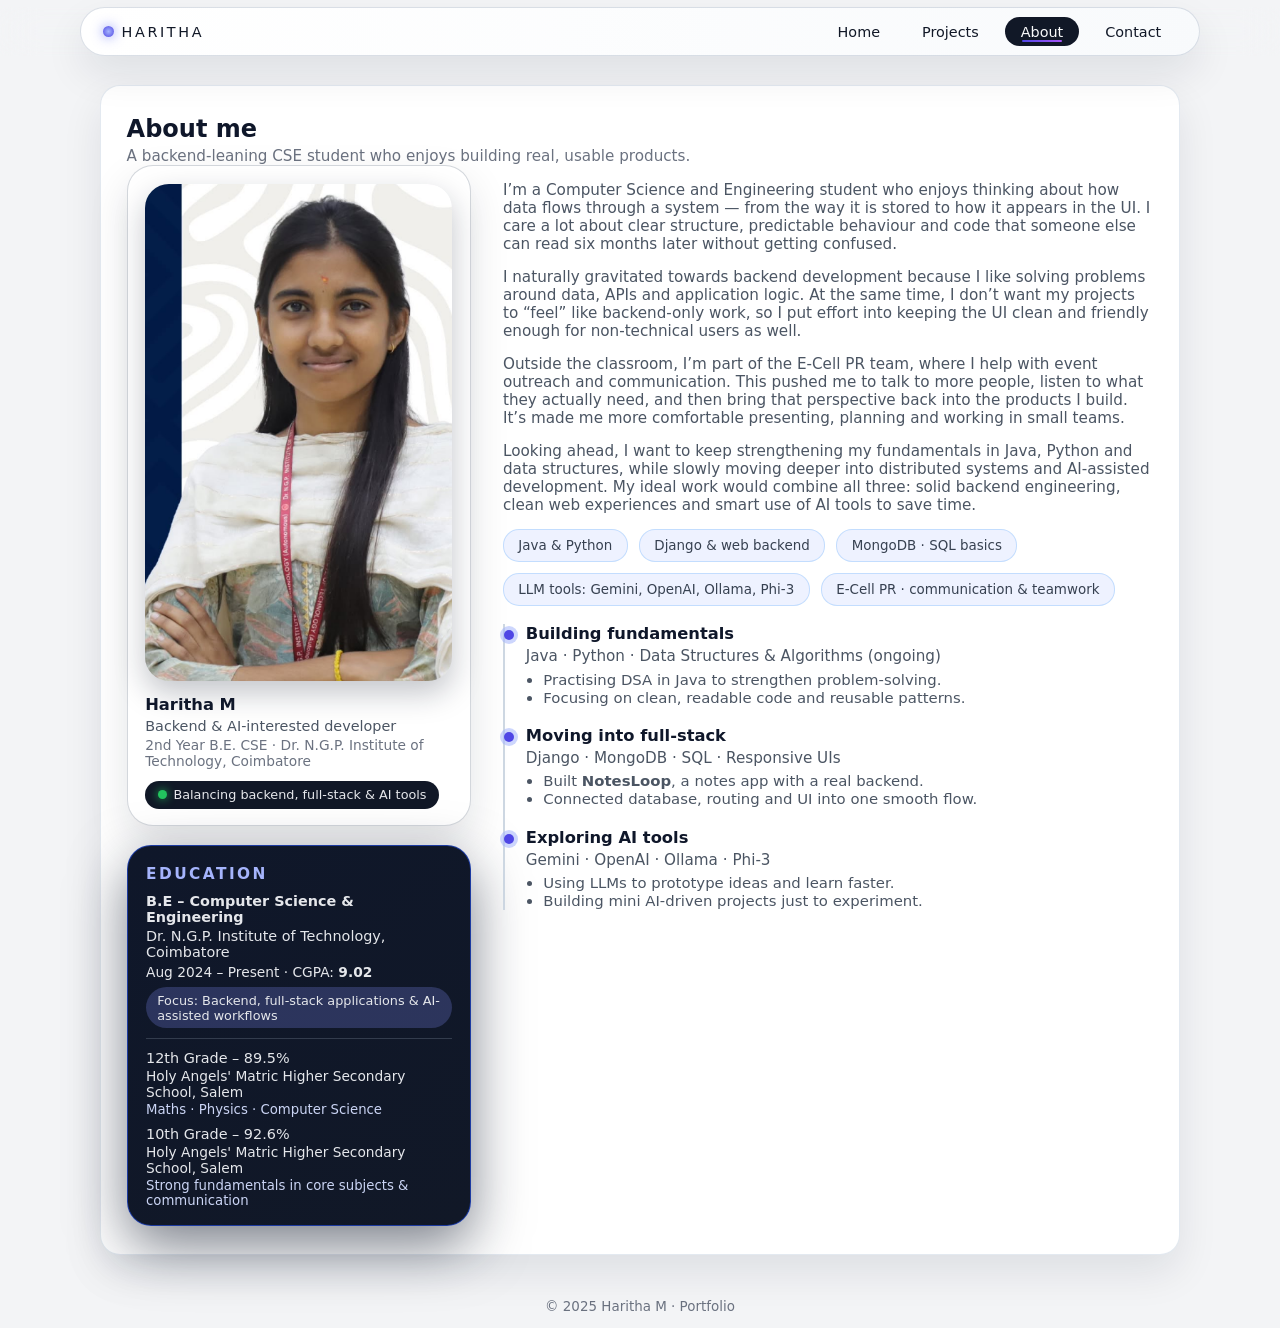
==== about.html @ 45c18f1d "first commit" ====
<!DOCTYPE html>
<html lang="en">
<head>
  <meta charset="UTF-8" />
  <title>About – Haritha M</title>
  <meta name="viewport" content="width=device-width, initial-scale=1" />
  <link rel="stylesheet" href="styles.css" />
</head>
<body data-page="about">
  <header class="navbar">
    <div class="nav-inner">
      <a href="index.html" class="nav-logo">
        <span class="logo-dot"></span>
        <span class="logo-text">HARITHA</span>
      </a>
      <nav class="nav-links">
        <a href="index.html" class="nav-link">Home</a>
        <a href="projects.html" class="nav-link">Projects</a>
        <a href="about.html" class="nav-link active">About</a>
        <a href="contact.html" class="nav-link">Contact</a>
      </nav>
    </div>
  </header>

  <main>
    <section class="section reveal">
      <header class="section-header">
        <h2>About me</h2>
        <p>A backend-leaning CSE student who enjoys building real, usable products.</p>
      </header>

      <div class="about-layout">
        <!-- Left: photo + education -->
        <div class="about-left">
          <!-- Photo card -->
          <div class="about-photo-card">
            <div class="about-photo-frame">
              <img src="haritha-profile.png" alt="Haritha M" />
            </div>
            <div class="about-photo-meta">
              <p class="about-name">Haritha M</p>
              <p class="about-role">Backend &amp; AI-interested developer</p>
              <p class="about-college">
                2nd Year B.E. CSE · Dr. N.G.P. Institute of Technology, Coimbatore
              </p>
            </div>
            <div class="about-chip">
              <span class="status-dot"></span>
              <span>Balancing backend, full-stack &amp; AI tools</span>
            </div>
          </div>

          <!-- Education card -->
          <div class="edu-card">
            <h3>Education</h3>

            <div class="edu-main">
              <p class="edu-degree">
                B.E – Computer Science &amp; Engineering
              </p>
              <p class="edu-college">
                Dr. N.G.P. Institute of Technology, Coimbatore
              </p>
              <p class="edu-meta">
                Aug 2024 – Present · CGPA: <strong>9.02</strong>
              </p>
              <span class="edu-pill">
                Focus: Backend, full-stack applications &amp; AI-assisted workflows
              </span>
            </div>

            <hr />

            <div class="edu-history">
              <div class="edu-item">
                <p class="level">12th Grade – 89.5%</p>
                <p class="school">Holy Angels' Matric Higher Secondary School, Salem</p>
                <p class="detail">Maths · Physics · Computer Science</p>
              </div>
              <div class="edu-item">
                <p class="level">10th Grade – 92.6%</p>
                <p class="school">Holy Angels' Matric Higher Secondary School, Salem</p>
                <p class="detail">Strong fundamentals in core subjects &amp; communication</p>
              </div>
            </div>
          </div>
        </div>

        <!-- Right: story and timeline -->
        <div class="about-right">
          <p>
            I’m a Computer Science and Engineering student who enjoys thinking about how data
            flows through a system — from the way it is stored to how it appears in the UI.
            I care a lot about clear structure, predictable behaviour and code that someone else
            can read six months later without getting confused.
          </p>

          <p>
            I naturally gravitated towards backend development because I like solving problems
            around data, APIs and application logic. At the same time, I don’t want my projects
            to “feel” like backend-only work, so I put effort into keeping the UI clean and
            friendly enough for non-technical users as well.
          </p>

          <p>
            Outside the classroom, I’m part of the E-Cell PR team, where I help with event
            outreach and communication. This pushed me to talk to more people, listen to what
            they actually need, and then bring that perspective back into the products I build.
            It’s made me more comfortable presenting, planning and working in small teams.
          </p>

          <p>
            Looking ahead, I want to keep strengthening my fundamentals in Java, Python and
            data structures, while slowly moving deeper into distributed systems and
            AI-assisted development. My ideal work would combine all three: solid backend
            engineering, clean web experiences and smart use of AI tools to save time.
          </p>

          <div class="about-summary">
            <span class="about-summary-item">Java &amp; Python</span>
            <span class="about-summary-item">Django &amp; web backend</span>
            <span class="about-summary-item">MongoDB · SQL basics</span>
            <span class="about-summary-item">LLM tools: Gemini, OpenAI, Ollama, Phi-3</span>
            <span class="about-summary-item">E-Cell PR · communication &amp; teamwork</span>
          </div>

          <div class="timeline">
            <div class="timeline-item">
              <div class="timeline-dot"></div>
              <div class="timeline-content">
                <h3>Building fundamentals</h3>
                <p class="timeline-meta">
                  Java · Python · Data Structures &amp; Algorithms (ongoing)
                </p>
                <ul>
                  <li>Practising DSA in Java to strengthen problem-solving.</li>
                  <li>Focusing on clean, readable code and reusable patterns.</li>
                </ul>
              </div>
            </div>

            <div class="timeline-item">
              <div class="timeline-dot"></div>
              <div class="timeline-content">
                <h3>Moving into full-stack</h3>
                <p class="timeline-meta">
                  Django · MongoDB · SQL · Responsive UIs
                </p>
                <ul>
                  <li>Built <strong>NotesLoop</strong>, a notes app with a real backend.</li>
                  <li>Connected database, routing and UI into one smooth flow.</li>
                </ul>
              </div>
            </div>

            <div class="timeline-item">
              <div class="timeline-dot"></div>
              <div class="timeline-content">
                <h3>Exploring AI tools</h3>
                <p class="timeline-meta">
                  Gemini · OpenAI · Ollama · Phi-3
                </p>
                <ul>
                  <li>Using LLMs to prototype ideas and learn faster.</li>
                  <li>Building mini AI-driven projects just to experiment.</li>
                </ul>
              </div>
            </div>
          </div>

        </div>
      </div>
    </section>
  </main>

  <footer class="footer">
    <p>© 2025 Haritha M · Portfolio</p>
  </footer>

  <script src="script.js" defer></script>
</body>
</html>
---- styles.css ----
:root {
  --bg-page: #f3f4f6;
  --bg-card: #ffffff;
  --bg-soft: #f9fafb;

  --accent: #4f46e5;
  --accent-soft: rgba(79, 70, 229, 0.12);

  --text-main: #0f172a;
  --text-soft: #4b5563;
  --text-muted: #6b7280;

  --border-soft: rgba(148, 163, 184, 0.35);

  --radius-lg: 20px;
  --radius-xl: 26px;
  --radius-pill: 999px;

  --shadow-soft: 0 18px 40px rgba(15, 23, 42, 0.09);

  --font-main: system-ui, -apple-system, BlinkMacSystemFont, "SF Pro Text",
    "Inter", sans-serif;
}

/* Reset & base */

*,
*::before,
*::after {
  box-sizing: border-box;
}

html,
body {
  margin: 0;
  padding: 0;
  min-height: 100%;
  font-family: var(--font-main);
  background: var(--bg-page);
  color: var(--text-main);
  -webkit-font-smoothing: antialiased;
}

/* Fade-in */

body {
  opacity: 0;
  transform: translateY(6px);
  transition: opacity 0.6s ease-out, transform 0.6s ease-out;
}
body.loaded {
  opacity: 1;
  transform: translateY(0);
}

/* Navbar */

.navbar {
  position: sticky;
  top: 0;
  z-index: 40;
  backdrop-filter: blur(18px);
  -webkit-backdrop-filter: blur(18px);
}

.nav-inner {
  max-width: 1120px;
  margin: 0.45rem auto 0;
  padding: 0.55rem 1.4rem;
  border-radius: var(--radius-pill);
  background: linear-gradient(
    90deg,
    rgba(255, 255, 255, 0.98),
    rgba(248, 250, 252, 0.98)
  );
  border: 1px solid var(--border-soft);
  box-shadow: var(--shadow-soft);
  display: flex;
  align-items: center;
  justify-content: space-between;
}

.nav-logo {
  display: flex;
  align-items: center;
  gap: 0.45rem;
  text-decoration: none;
}

.logo-dot {
  width: 11px;
  height: 11px;
  border-radius: 999px;
  background: radial-gradient(circle, #a5b4fc, #4f46e5);
  box-shadow: 0 0 12px rgba(129, 140, 248, 0.9);
}
.logo-text {
  font-size: 0.9rem;
  letter-spacing: 0.18em;
  text-transform: uppercase;
  color: #111827;
}

.nav-links {
  display: flex;
  gap: 0.7rem;
  font-size: 0.9rem;
}

.nav-link {
  position: relative;
  text-decoration: none;
  padding: 0.35rem 0.9rem;
  border-radius: var(--radius-pill);
  color: #111827;
  border: 1px solid transparent;
  transition: background 0.22s ease-out, border-color 0.22s ease-out,
    color 0.22s ease-out;
}

.nav-link::after {
  content: "";
  position: absolute;
  left: 22%;
  right: 22%;
  bottom: 3px;
  height: 2px;
  border-radius: 999px;
  background: linear-gradient(to right, #4f46e5, #a855f7);
  opacity: 0;
  transform: scaleX(0.25);
  transform-origin: center;
  transition: opacity 0.16s ease-out, transform 0.16s ease-out;
}

.nav-link:hover {
  background: rgba(249, 250, 251, 0.9);
  border-color: rgba(148, 163, 184, 0.6);
}

.nav-link.active {
  background: #111827;
  color: #f9fafb;
  border-color: rgba(17, 24, 39, 0.9);
}
.nav-link.active::after {
  opacity: 1;
  transform: scaleX(1);
}

/* Layout / sections */

main {
  max-width: 1120px;
  margin: 1.6rem auto 2.8rem;
  padding: 0 1.25rem;
}

.section {
  margin-top: 1.8rem;
  padding: 1.8rem 1.6rem 1.7rem;
  border-radius: var(--radius-lg);
  background: var(--bg-card);
  box-shadow: var(--shadow-soft);
  border: 1px solid rgba(226, 232, 240, 0.95);
}

.section-header h2 {
  margin: 0 0 0.3rem;
  font-size: 1.5rem;
}
.section-header p {
  margin: 0;
  color: var(--text-muted);
  font-size: 0.95rem;
}

/* Hero */

.hero {
  background: radial-gradient(circle at top left, #e0f2fe 0, #eef2ff 50%, #f9fafb 100%);
  border: 1px solid rgba(191, 219, 254, 0.9);
}

.hero-inner {
  display: grid;
  grid-template-columns: minmax(0, 1.6fr) minmax(260px, 0.95fr);
  gap: 2.1rem;
  align-items: center;
}

.hero-eyebrow {
  text-transform: uppercase;
  font-size: 0.78rem;
  letter-spacing: 0.16em;
  color: #2563eb;
  margin: 0 0 0.6rem;
}

.hero-title {
  margin: 0;
  font-size: 2.2rem;
}
.hero-title span {
  background: linear-gradient(120deg, #4f46e5, #ec4899);
  -webkit-background-clip: text;
  color: transparent;
}

.hero-subtitle {
  margin: 0.7rem 0 0.4rem;
  font-size: 1.02rem;
  color: var(--text-soft);
}
.hero-body {
  margin: 0 0 1.1rem;
  font-size: 0.96rem;
  color: var(--text-muted);
  line-height: 1.7;
}

.hero-actions {
  display: flex;
  flex-wrap: wrap;
  gap: 0.8rem;
  margin-bottom: 1.1rem;
}

.hero-meta {
  display: flex;
  flex-wrap: wrap;
  gap: 0.7rem;
  font-size: 0.83rem;
}
.hero-meta span {
  padding: 0.3rem 0.9rem;
  border-radius: var(--radius-pill);
  background: rgba(255, 255, 255, 0.9);
  border: 1px solid rgba(209, 213, 219, 0.95);
}

/* Buttons */

.btn {
  border-radius: var(--radius-pill);
  padding: 0.6rem 1.3rem;
  font-size: 0.9rem;
  border: 1px solid rgba(148, 163, 184, 0.8);
  background: transparent;
  color: inherit;
  text-decoration: none;
  display: inline-flex;
  align-items: center;
  justify-content: center;
  cursor: pointer;
  transition: background 0.22s ease-out, border-color 0.22s ease-out,
    transform 0.22s ease-out, box-shadow 0.22s ease-out;
}
.btn.full {
  width: 100%;
}

.btn.primary {
  background: radial-gradient(circle at top left, #818cf8, #4f46e5);
  border-color: transparent;
  color: #f9fafb;
  box-shadow: 0 12px 30px rgba(79, 70, 229, 0.85);
}
.btn.primary:hover {
  transform: translateY(-1px);
  box-shadow: 0 16px 42px rgba(79, 70, 229, 1);
}
.btn.ghost {
  background: rgba(255, 255, 255, 0.7);
}
.btn.ghost:hover {
  background: #111827;
  color: #f9fafb;
}

/* Hero side card */

.hero-card {
  border-radius: var(--radius-xl);
  padding: 1.3rem 1.3rem 1.2rem;
  background: #ffffff;
  border: 1px solid rgba(209, 213, 219, 0.95);
  box-shadow: 0 22px 55px rgba(15, 23, 42, 0.18);
  color: #0f172a;
}

.avatar {
  width: 150px;
  height: 190px;
  border-radius: 30px;
  overflow: hidden;
  background: #e5e7eb;
  display: flex;
  align-items: center;
  justify-content: center;
  margin-bottom: 1rem;
  box-shadow: 0 18px 40px rgba(15, 23, 42, 0.25);
}
.avatar img {
  width: 100%;
  height: 100%;
  object-fit: cover;
}

.hero-info {
  margin-bottom: 0.8rem;
}
.hero-name {
  margin: 0;
  font-weight: 600;
}
.hero-role {
  margin: 0.2rem 0 0;
  font-size: 0.9rem;
  color: #4b5563;
}
.hero-location {
  margin: 0.18rem 0 0;
  font-size: 0.86rem;
  color: #6b7280;
}

.hero-links {
  display: flex;
  flex-wrap: wrap;
  gap: 0.4rem;
  margin-bottom: 0.9rem;
}
.hero-links a {
  font-size: 0.82rem;
  padding: 0.25rem 0.8rem;
  border-radius: var(--radius-pill);
  border: 1px solid rgba(148, 163, 184, 0.85);
  text-decoration: none;
  color: #111827;
  background: #f9fafb;
}
.hero-links a:hover {
  border-color: #4f46e5;
  background: #eef2ff;
}

.hero-tag {
  display: inline-flex;
  align-items: center;
  gap: 0.4rem;
  font-size: 0.8rem;
  padding: 0.4rem 0.8rem;
  border-radius: 999px;
  background: #111827;
  color: #e5e7eb;
}
.status-dot {
  width: 9px;
  height: 9px;
  border-radius: 999px;
  background: #22c55e;
  box-shadow: 0 0 10px rgba(34, 197, 94, 0.9);
}

/* Cards & grid */

.grid {
  display: grid;
  grid-template-columns: repeat(auto-fit, minmax(260px, 1fr));
  gap: 1.4rem;
  margin-top: 1.3rem;
}

.card {
  border-radius: var(--radius-lg);
  padding: 1.3rem 1.2rem;
  background: var(--bg-soft);
  border: 1px solid rgba(209, 213, 219, 0.95);
  box-shadow: var(--shadow-soft);
}

.card p {
  font-size: 0.94rem;
  color: var(--text-soft);
  margin-top: 0.15rem;
  line-height: 1.7;
}

.pill-row {
  display: flex;
  flex-wrap: wrap;
  gap: 0.4rem;
  margin-top: 0.8rem;
}
.pill-row span {
  font-size: 0.8rem;
  padding: 0.3rem 0.75rem;
  border-radius: var(--radius-pill);
  border: 1px solid rgba(209, 213, 219, 0.95);
  background: #f9fafb;
  color: #4b5563;
}

/* Focus cards on home */

.focus-grid {
  gap: 1.8rem;
}

.focus-card {
  display: grid;
  grid-template-rows: auto 1fr auto; /* title | text | chips */
  align-items: start;
  min-height: 250px;
  padding: 1.6rem 1.5rem 1.7rem;
  border-radius: 24px;
  background: #ffffff;
  box-shadow: 0 20px 50px rgba(15, 23, 42, 0.09);
}

.focus-body h3 {
  margin: 0 0 0.75rem;
}
.focus-body p {
  margin: 0;
  color: var(--text-soft);
}

.focus-card .pill-row {
  margin-top: 0.9rem;
}

.focus-card:hover {
  transform: translateY(-3px);
  transition: 0.22s ease;
  box-shadow: 0 26px 55px rgba(15, 23, 42, 0.12);
}

/* Projects page */

.project-card {
  margin-top: 1.4rem;
}

.project-header {
  display: flex;
  justify-content: space-between;
  gap: 1rem;
  align-items: flex-start;
  margin-bottom: 0.8rem;
}
.project-header h3 {
  margin: 0 0 0.2rem;
}
.project-subtitle {
  margin: 0;
  color: var(--text-muted);
  font-size: 0.93rem;
}

.card-link {
  font-size: 0.85rem;
  padding: 0.3rem 0.85rem;
  border-radius: var(--radius-pill);
  border: 1px solid rgba(148, 163, 184, 0.9);
  text-decoration: none;
  color: var(--accent);
  background: #eef2ff;
}
.card-link:hover {
  background: #e0e7ff;
}

.project-grid {
  display: grid;
  grid-template-columns: repeat(auto-fit, minmax(230px, 1fr));
  gap: 1.1rem;
  margin-top: 0.8rem;
}
.project-grid h4 {
  margin: 0 0 0.3rem;
  font-size: 0.95rem;
}
.project-grid ul {
  margin: 0;
  padding-left: 1.1rem;
  font-size: 0.92rem;
  color: var(--text-soft);
}

/* About page layout */

.about-layout {
  display: grid;
  grid-template-columns: minmax(0, 0.9fr) minmax(0, 1.7fr);
  gap: 2rem;
  align-items: flex-start;
}

.about-left {
  display: flex;
  flex-direction: column;
  gap: 1.2rem;
}

/* Photo card */

.about-photo-card {
  border-radius: 26px;
  padding: 1.1rem 1.1rem 1rem;
  background: #ffffff;
  border: 1px solid rgba(209, 213, 219, 0.95);
  box-shadow: 0 16px 40px rgba(15, 23, 42, 0.12);
  color: #0f172a;
}
.about-photo-frame {
  border-radius: 24px;
  overflow: hidden;
  background: #e5e7eb;
  box-shadow: 0 12px 30px rgba(15, 23, 42, 0.25);
}
.about-photo-frame img {
  width: 100%;
  height: 100%;
  object-fit: cover;
  display: block;
}

.about-photo-meta {
  margin-top: 0.9rem;
}
.about-name {
  margin: 0;
  font-weight: 600;
  font-size: 1.02rem;
}
.about-role {
  margin: 0.25rem 0 0;
  font-size: 0.9rem;
  color: #4b5563;
}
.about-college {
  margin: 0.18rem 0 0;
  font-size: 0.86rem;
  color: #6b7280;
}

.about-chip {
  margin-top: 0.75rem;
  display: inline-flex;
  align-items: center;
  gap: 0.4rem;
  padding: 0.4rem 0.8rem;
  border-radius: 999px;
  background: #111827;
  font-size: 0.8rem;
  color: #e5e7eb;
}

/* Education card */

.edu-card {
  border-radius: 24px;
  padding: 1.2rem 1.15rem 1.1rem;
  background: linear-gradient(145deg, #0f172a, #111827);
  border: 1px solid rgba(30, 64, 175, 0.9);
  box-shadow: 0 20px 55px rgba(15, 23, 42, 0.55);
  font-size: 0.9rem;
  color: #e5e7eb;
}

.edu-card h3 {
  margin: 0 0 0.6rem;
  font-size: 0.96rem;
  letter-spacing: 0.16em;
  text-transform: uppercase;
  color: #a5b4fc;
}

.edu-main {
  margin-bottom: 0.6rem;
}
.edu-degree {
  margin: 0;
  font-weight: 600;
}
.edu-college {
  margin: 0.2rem 0 0;
}
.edu-meta {
  margin: 0.25rem 0 0;
  font-size: 0.86rem;
}
.edu-pill {
  margin-top: 0.45rem;
  padding: 0.35rem 0.7rem;
  border-radius: 999px;
  background: rgba(129, 140, 248, 0.25);
  font-size: 0.8rem;
  display: inline-block;
}

.edu-card hr {
  border: none;
  border-top: 1px solid rgba(55, 65, 81, 0.9);
  margin: 0.6rem 0 0.7rem;
}

.edu-history {
  display: flex;
  flex-direction: column;
  gap: 0.55rem;
}
.edu-item .level {
  margin: 0;
  font-weight: 500;
}
.edu-item .school {
  margin: 0.15rem 0 0;
  font-size: 0.86rem;
}
.edu-item .detail {
  margin: 0.1rem 0 0;
  font-size: 0.83rem;
  color: #cbd5f5;
}

/* About right text */

.about-right p {
  font-size: 0.95rem;
  color: var(--text-soft);
}

.about-summary {
  display: flex;
  flex-wrap: wrap;
  gap: 0.7rem;
  margin: 0.9rem 0 1.1rem;
}
.about-summary-item {
  padding: 0.5rem 0.9rem;
  border-radius: 16px;
  background: #eef2ff;
  border: 1px solid rgba(191, 219, 254, 0.9);
  font-size: 0.84rem;
  color: #374151;
}

/* Timeline */

.timeline {
  margin-top: 1.1rem;
  border-left: 2px solid rgba(203, 213, 225, 0.95);
  padding-left: 1.3rem;
  display: flex;
  flex-direction: column;
  gap: 1.2rem;
}
.timeline-item {
  position: relative;
}
.timeline-dot {
  position: absolute;
  left: -1.35rem;
  top: 0.4rem;
  width: 10px;
  height: 10px;
  border-radius: 999px;
  background: #4f46e5;
  box-shadow: 0 0 0 4px rgba(165, 180, 252, 0.55);
}
.timeline-content h3 {
  margin: 0 0 0.25rem;
  font-size: 1.02rem;
}
.timeline-meta {
  margin: 0 0 0.35rem;
  font-size: 0.88rem;
  color: var(--text-muted);
}
.timeline-content ul {
  margin: 0;
  padding-left: 1.1rem;
  font-size: 0.93rem;
  color: var(--text-soft);
}

/* Contact */

.contact-layout {
  margin-top: 1.3rem;
  display: grid;
  grid-template-columns: minmax(0, 1.4fr) minmax(0, 1fr);
  gap: 1.3rem;
  border-radius: var(--radius-lg);
  padding: 1.4rem 1.3rem;
  background: linear-gradient(
    135deg,
    rgba(255, 255, 255, 0.98),
    rgba(241, 245, 249, 0.98)
  );
  border: 1px solid rgba(209, 213, 219, 0.95);
  box-shadow: 0 16px 36px rgba(15, 23, 42, 0.08);
}

.contact-label {
  margin-top: 0.8rem;
  margin-bottom: 0.1rem;
  font-size: 0.8rem;
  text-transform: uppercase;
  letter-spacing: 0.14em;
  color: #6d28d9;
}
.contact-details p {
  margin: 0.1rem 0;
  font-size: 0.94rem;
  color: var(--text-soft);
}
.contact-details a {
  color: var(--accent);
  text-decoration: none;
}
.contact-details a:hover {
  text-decoration: underline;
}

.contact-form-wrapper {
  font-size: 0.94rem;
}
.contact-text {
  margin-top: 0;
  margin-bottom: 0.7rem;
  color: var(--text-soft);
}

.form-group {
  display: flex;
  flex-direction: column;
  gap: 0.25rem;
  margin-bottom: 0.7rem;
}
.form-group label {
  font-size: 0.86rem;
  color: var(--text-main);
}
input,
textarea {
  border-radius: 12px;
  border: 1px solid rgba(209, 213, 219, 0.95);
  padding: 0.6rem 0.75rem;
  background: #f9fafb;
  font-family: inherit;
  font-size: 0.9rem;
  color: var(--text-main);
  outline: none;
  transition: border-color 0.16s ease-out, box-shadow 0.16s ease-out,
    background 0.16s ease-out, transform 0.16s ease-out;
}
input:focus,
textarea:focus {
  border-color: var(--accent);
  box-shadow: 0 0 0 1px var(--accent-soft);
  background: #ffffff;
  transform: translateY(-1px);
}
.form-status-note {
  margin-top: 0.5rem;
  font-size: 0.82rem;
  color: var(--text-muted);
}

/* Footer */

.footer {
  margin-top: 1.7rem;
  font-size: 0.84rem;
  color: var(--text-muted);
  text-align: center;
}

/* Reveal */

.reveal {
  opacity: 0;
  transform: translateY(18px);
  transition: opacity 0.7s ease-out, transform 0.7s ease-out;
}
.reveal.visible {
  opacity: 1;
  transform: translateY(0);
}

/* Responsive */

@media (max-width: 900px) {
  .hero-inner {
    grid-template-columns: 1fr;
  }
  .hero-card {
    order: -1;
  }
  .about-layout {
    grid-template-columns: 1fr;
  }
}

@media (max-width: 700px) {
  .nav-inner {
    flex-direction: column;
    align-items: flex-start;
    gap: 0.4rem;
  }
}

@media (max-width: 640px) {
  main {
    padding-inline: 1rem;
  }
  .section {
    padding-inline: 1.2rem;
  }
  .hero-inner {
    gap: 1.4rem;
  }
  .nav-links {
    flex-wrap: wrap;
    gap: 0.4rem;
  }
  .nav-link {
    padding: 0.24rem 0.7rem;
  }
  .contact-layout {
    grid-template-columns: 1fr;
  }
  .about-left {
    align-items: center;
  }
  .about-photo-card,
  .edu-card {
    width: 100%;
  }
}
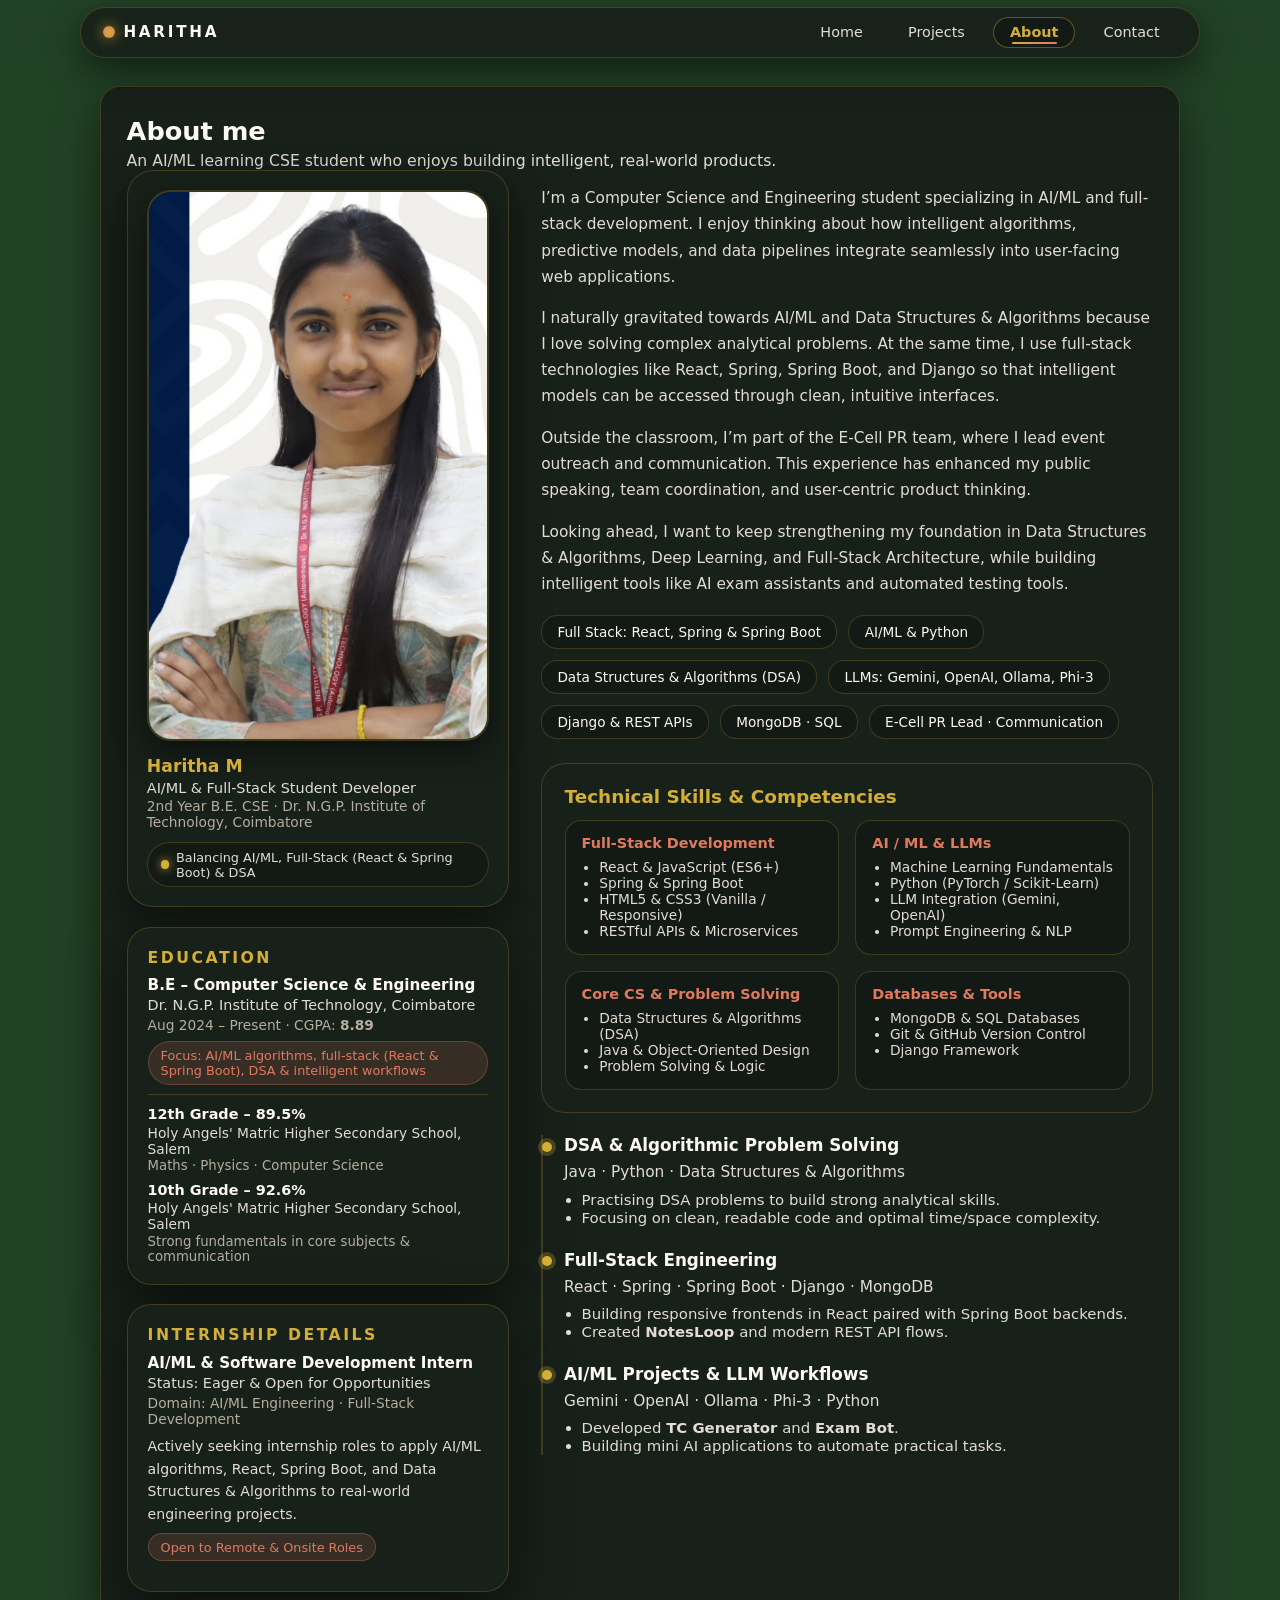
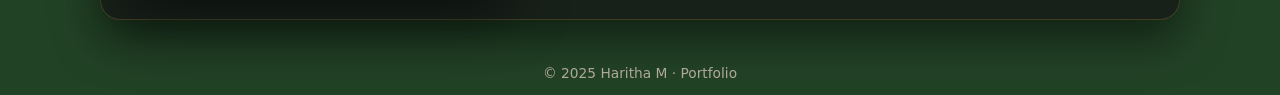
==== commit 007b0ea1: "Added new styles and projects" ====
--- a/about.html
+++ b/about.html
@@ -26,11 +26,11 @@
     <section class="section reveal">
       <header class="section-header">
         <h2>About me</h2>
-        <p>A backend-leaning CSE student who enjoys building real, usable products.</p>
+        <p>An AI/ML learning CSE student who enjoys building intelligent, real-world products.</p>
       </header>
 
       <div class="about-layout">
-        <!-- Left: photo + education -->
+        <!-- Left: photo + education + internship -->
         <div class="about-left">
           <!-- Photo card -->
           <div class="about-photo-card">
@@ -39,14 +39,14 @@
             </div>
             <div class="about-photo-meta">
               <p class="about-name">Haritha M</p>
-              <p class="about-role">Backend &amp; AI-interested developer</p>
+              <p class="about-role">AI/ML &amp; Full-Stack Student Developer</p>
               <p class="about-college">
                 2nd Year B.E. CSE · Dr. N.G.P. Institute of Technology, Coimbatore
               </p>
             </div>
             <div class="about-chip">
               <span class="status-dot"></span>
-              <span>Balancing backend, full-stack &amp; AI tools</span>
+              <span>Balancing AI/ML, Full-Stack (React &amp; Spring Boot) &amp; DSA</span>
             </div>
           </div>
 
@@ -62,10 +62,10 @@
                 Dr. N.G.P. Institute of Technology, Coimbatore
               </p>
               <p class="edu-meta">
-                Aug 2024 – Present · CGPA: <strong>9.02</strong>
+                Aug 2024 – Present · CGPA: <strong>8.89</strong>
               </p>
               <span class="edu-pill">
-                Focus: Backend, full-stack applications &amp; AI-assisted workflows
+                Focus: AI/ML algorithms, full-stack (React &amp; Spring Boot), DSA &amp; intelligent workflows
               </span>
             </div>
 
@@ -84,57 +84,121 @@
               </div>
             </div>
           </div>
+
+          <!-- Internship Details card -->
+          <div class="intern-card">
+            <h3>Internship Details</h3>
+
+            <div class="intern-main">
+              <p class="intern-role">
+                AI/ML &amp; Software Development Intern
+              </p>
+              <p class="intern-org">
+                Status: Eager &amp; Open for Opportunities
+              </p>
+              <p class="intern-meta">
+                Domain: AI/ML Engineering · Full-Stack Development
+              </p>
+              <p style="margin: 0.5rem 0 0; font-size: 0.88rem; color: var(--text-soft); line-height: 1.6;">
+                Actively seeking internship roles to apply AI/ML algorithms, React, Spring Boot,
+                and Data Structures &amp; Algorithms to real-world engineering projects.
+              </p>
+              <span class="intern-pill">
+                Open to Remote &amp; Onsite Roles
+              </span>
+            </div>
+          </div>
         </div>
 
-        <!-- Right: story and timeline -->
+        <!-- Right: story, skills, and timeline -->
         <div class="about-right">
           <p>
-            I’m a Computer Science and Engineering student who enjoys thinking about how data
-            flows through a system — from the way it is stored to how it appears in the UI.
-            I care a lot about clear structure, predictable behaviour and code that someone else
-            can read six months later without getting confused.
-          </p>
-
-          <p>
-            I naturally gravitated towards backend development because I like solving problems
-            around data, APIs and application logic. At the same time, I don’t want my projects
-            to “feel” like backend-only work, so I put effort into keeping the UI clean and
-            friendly enough for non-technical users as well.
-          </p>
-
-          <p>
-            Outside the classroom, I’m part of the E-Cell PR team, where I help with event
-            outreach and communication. This pushed me to talk to more people, listen to what
-            they actually need, and then bring that perspective back into the products I build.
-            It’s made me more comfortable presenting, planning and working in small teams.
-          </p>
-
-          <p>
-            Looking ahead, I want to keep strengthening my fundamentals in Java, Python and
-            data structures, while slowly moving deeper into distributed systems and
-            AI-assisted development. My ideal work would combine all three: solid backend
-            engineering, clean web experiences and smart use of AI tools to save time.
+            I’m a Computer Science and Engineering student specializing in AI/ML and full-stack development.
+            I enjoy thinking about how intelligent algorithms, predictive models, and data pipelines integrate
+            seamlessly into user-facing web applications.
+          </p>
+
+          <p>
+            I naturally gravitated towards AI/ML and Data Structures &amp; Algorithms because I love solving complex
+            analytical problems. At the same time, I use full-stack technologies like React, Spring, Spring Boot, and
+            Django so that intelligent models can be accessed through clean, intuitive interfaces.
+          </p>
+
+          <p>
+            Outside the classroom, I’m part of the E-Cell PR team, where I lead event outreach and communication.
+            This experience has enhanced my public speaking, team coordination, and user-centric product thinking.
+          </p>
+
+          <p>
+            Looking ahead, I want to keep strengthening my foundation in Data Structures &amp; Algorithms, Deep Learning,
+            and Full-Stack Architecture, while building intelligent tools like AI exam assistants and automated testing tools.
           </p>
 
           <div class="about-summary">
-            <span class="about-summary-item">Java &amp; Python</span>
-            <span class="about-summary-item">Django &amp; web backend</span>
-            <span class="about-summary-item">MongoDB · SQL basics</span>
-            <span class="about-summary-item">LLM tools: Gemini, OpenAI, Ollama, Phi-3</span>
-            <span class="about-summary-item">E-Cell PR · communication &amp; teamwork</span>
+            <span class="about-summary-item">Full Stack: React, Spring &amp; Spring Boot</span>
+            <span class="about-summary-item">AI/ML &amp; Python</span>
+            <span class="about-summary-item">Data Structures &amp; Algorithms (DSA)</span>
+            <span class="about-summary-item">LLMs: Gemini, OpenAI, Ollama, Phi-3</span>
+            <span class="about-summary-item">Django &amp; REST APIs</span>
+            <span class="about-summary-item">MongoDB · SQL</span>
+            <span class="about-summary-item">E-Cell PR Lead · Communication</span>
+          </div>
+
+          <!-- Dedicated Skills & Competencies section -->
+          <div class="skills-section">
+            <h3>Technical Skills & Competencies</h3>
+            <div class="skills-grid">
+              <div class="skills-category">
+                <h4>Full-Stack Development</h4>
+                <ul>
+                  <li>React &amp; JavaScript (ES6+)</li>
+                  <li>Spring &amp; Spring Boot</li>
+                  <li>HTML5 &amp; CSS3 (Vanilla / Responsive)</li>
+                  <li>RESTful APIs &amp; Microservices</li>
+                </ul>
+              </div>
+
+              <div class="skills-category">
+                <h4>AI / ML &amp; LLMs</h4>
+                <ul>
+                  <li>Machine Learning Fundamentals</li>
+                  <li>Python (PyTorch / Scikit-Learn)</li>
+                  <li>LLM Integration (Gemini, OpenAI)</li>
+                  <li>Prompt Engineering &amp; NLP</li>
+                </ul>
+              </div>
+
+              <div class="skills-category">
+                <h4>Core CS &amp; Problem Solving</h4>
+                <ul>
+                  <li>Data Structures &amp; Algorithms (DSA)</li>
+                  <li>Java &amp; Object-Oriented Design</li>
+                  <li>Problem Solving &amp; Logic</li>
+                </ul>
+              </div>
+
+              <div class="skills-category">
+                <h4>Databases &amp; Tools</h4>
+                <ul>
+                  <li>MongoDB &amp; SQL Databases</li>
+                  <li>Git &amp; GitHub Version Control</li>
+                  <li>Django Framework</li>
+                </ul>
+              </div>
+            </div>
           </div>
 
           <div class="timeline">
             <div class="timeline-item">
               <div class="timeline-dot"></div>
               <div class="timeline-content">
-                <h3>Building fundamentals</h3>
+                <h3>DSA & Algorithmic Problem Solving</h3>
                 <p class="timeline-meta">
-                  Java · Python · Data Structures &amp; Algorithms (ongoing)
+                  Java · Python · Data Structures &amp; Algorithms
                 </p>
                 <ul>
-                  <li>Practising DSA in Java to strengthen problem-solving.</li>
-                  <li>Focusing on clean, readable code and reusable patterns.</li>
+                  <li>Practising DSA problems to build strong analytical skills.</li>
+                  <li>Focusing on clean, readable code and optimal time/space complexity.</li>
                 </ul>
               </div>
             </div>
@@ -142,13 +206,13 @@
             <div class="timeline-item">
               <div class="timeline-dot"></div>
               <div class="timeline-content">
-                <h3>Moving into full-stack</h3>
+                <h3>Full-Stack Engineering</h3>
                 <p class="timeline-meta">
-                  Django · MongoDB · SQL · Responsive UIs
+                  React · Spring · Spring Boot · Django · MongoDB
                 </p>
                 <ul>
-                  <li>Built <strong>NotesLoop</strong>, a notes app with a real backend.</li>
-                  <li>Connected database, routing and UI into one smooth flow.</li>
+                  <li>Building responsive frontends in React paired with Spring Boot backends.</li>
+                  <li>Created <strong>NotesLoop</strong> and modern REST API flows.</li>
                 </ul>
               </div>
             </div>
@@ -156,13 +220,13 @@
             <div class="timeline-item">
               <div class="timeline-dot"></div>
               <div class="timeline-content">
-                <h3>Exploring AI tools</h3>
+                <h3>AI/ML Projects & LLM Workflows</h3>
                 <p class="timeline-meta">
-                  Gemini · OpenAI · Ollama · Phi-3
+                  Gemini · OpenAI · Ollama · Phi-3 · Python
                 </p>
                 <ul>
-                  <li>Using LLMs to prototype ideas and learn faster.</li>
-                  <li>Building mini AI-driven projects just to experiment.</li>
+                  <li>Developed <strong>TC Generator</strong> and <strong>Exam Bot</strong>.</li>
+                  <li>Building mini AI applications to automate practical tasks.</li>
                 </ul>
               </div>
             </div>
--- a/styles.css
+++ b/styles.css
@@ -1,22 +1,26 @@
 :root {
-  --bg-page: #f3f4f6;
-  --bg-card: #ffffff;
-  --bg-soft: #f9fafb;
-
-  --accent: #4f46e5;
-  --accent-soft: rgba(79, 70, 229, 0.12);
-
-  --text-main: #0f172a;
-  --text-soft: #4b5563;
-  --text-muted: #6b7280;
-
-  --border-soft: rgba(148, 163, 184, 0.35);
+  --bg-page: #224226; /* Forest Veil (Kept unchanged) */
+  --bg-card: #18201a; /* Dark Charcoal for Cards */
+  --bg-soft: #131a15; /* Deeper Dark Charcoal */
+
+  --text-main: #fcf9f2; /* Soft Cream / Off-White */
+  --text-soft: #e2ddd3; /* Soft Cream Secondary */
+  --text-muted: #b5ae9e; /* Muted Cream / Warm Grey */
+
+  --accent-gold: #d4af37; /* Brushed Gold */
+  --accent-terracotta: #e07a5f; /* Warm Terracotta */
+
+  --accent: var(--accent-gold);
+  --accent-soft: rgba(212, 175, 55, 0.16);
+
+  --border-soft: rgba(212, 175, 55, 0.22); /* Subtle Brushed Gold Border */
+  --border-terracotta: rgba(224, 122, 95, 0.3);
 
   --radius-lg: 20px;
   --radius-xl: 26px;
   --radius-pill: 999px;
 
-  --shadow-soft: 0 18px 40px rgba(15, 23, 42, 0.09);
+  --shadow-soft: 0 18px 45px rgba(0, 0, 0, 0.5);
 
   --font-main: system-ui, -apple-system, BlinkMacSystemFont, "SF Pro Text",
     "Inter", sans-serif;
@@ -68,13 +72,9 @@
   margin: 0.45rem auto 0;
   padding: 0.55rem 1.4rem;
   border-radius: var(--radius-pill);
-  background: linear-gradient(
-    90deg,
-    rgba(255, 255, 255, 0.98),
-    rgba(248, 250, 252, 0.98)
-  );
-  border: 1px solid var(--border-soft);
-  box-shadow: var(--shadow-soft);
+  background: rgba(24, 32, 26, 0.92); /* Dark Charcoal Glass */
+  border: 1px solid var(--border-soft);
+  box-shadow: 0 12px 35px rgba(0, 0, 0, 0.5);
   display: flex;
   align-items: center;
   justify-content: space-between;
@@ -83,22 +83,23 @@
 .nav-logo {
   display: flex;
   align-items: center;
-  gap: 0.45rem;
+  gap: 0.5rem;
   text-decoration: none;
 }
 
 .logo-dot {
-  width: 11px;
-  height: 11px;
+  width: 12px;
+  height: 12px;
   border-radius: 999px;
-  background: radial-gradient(circle, #a5b4fc, #4f46e5);
-  box-shadow: 0 0 12px rgba(129, 140, 248, 0.9);
+  background: radial-gradient(circle, var(--accent-gold), var(--accent-terracotta));
+  box-shadow: 0 0 14px rgba(212, 175, 55, 0.8);
 }
 .logo-text {
-  font-size: 0.9rem;
+  font-size: 0.95rem;
+  font-weight: 700;
   letter-spacing: 0.18em;
   text-transform: uppercase;
-  color: #111827;
+  color: var(--text-main);
 }
 
 .nav-links {
@@ -110,9 +111,9 @@
 .nav-link {
   position: relative;
   text-decoration: none;
-  padding: 0.35rem 0.9rem;
+  padding: 0.4rem 1rem;
   border-radius: var(--radius-pill);
-  color: #111827;
+  color: var(--text-soft);
   border: 1px solid transparent;
   transition: background 0.22s ease-out, border-color 0.22s ease-out,
     color 0.22s ease-out;
@@ -126,7 +127,7 @@
   bottom: 3px;
   height: 2px;
   border-radius: 999px;
-  background: linear-gradient(to right, #4f46e5, #a855f7);
+  background: linear-gradient(to right, var(--accent-gold), var(--accent-terracotta));
   opacity: 0;
   transform: scaleX(0.25);
   transform-origin: center;
@@ -134,14 +135,16 @@
 }
 
 .nav-link:hover {
-  background: rgba(249, 250, 251, 0.9);
-  border-color: rgba(148, 163, 184, 0.6);
+  background: rgba(212, 175, 55, 0.12);
+  color: var(--text-main);
+  border-color: var(--border-soft);
 }
 
 .nav-link.active {
-  background: #111827;
-  color: #f9fafb;
-  border-color: rgba(17, 24, 39, 0.9);
+  background: #131a15;
+  color: var(--accent-gold);
+  border-color: rgba(212, 175, 55, 0.4);
+  font-weight: 600;
 }
 .nav-link.active::after {
   opacity: 1;
@@ -160,26 +163,27 @@
   margin-top: 1.8rem;
   padding: 1.8rem 1.6rem 1.7rem;
   border-radius: var(--radius-lg);
-  background: var(--bg-card);
+  background: var(--bg-card); /* Dark Charcoal */
   box-shadow: var(--shadow-soft);
-  border: 1px solid rgba(226, 232, 240, 0.95);
+  border: 1px solid var(--border-soft);
 }
 
 .section-header h2 {
   margin: 0 0 0.3rem;
-  font-size: 1.5rem;
+  font-size: 1.6rem;
+  color: var(--text-main); /* Soft Cream */
 }
 .section-header p {
   margin: 0;
-  color: var(--text-muted);
-  font-size: 0.95rem;
+  color: var(--text-soft);
+  font-size: 0.98rem;
 }
 
 /* Hero */
 
 .hero {
-  background: radial-gradient(circle at top left, #e0f2fe 0, #eef2ff 50%, #f9fafb 100%);
-  border: 1px solid rgba(191, 219, 254, 0.9);
+  background: radial-gradient(circle at top left, #1e2820 0%, #172018 60%, #121913 100%);
+  border: 1px solid rgba(212, 175, 55, 0.3);
 }
 
 .hero-inner {
@@ -191,31 +195,34 @@
 
 .hero-eyebrow {
   text-transform: uppercase;
-  font-size: 0.78rem;
+  font-size: 0.8rem;
+  font-weight: 700;
   letter-spacing: 0.16em;
-  color: #2563eb;
+  color: var(--accent-terracotta);
   margin: 0 0 0.6rem;
 }
 
 .hero-title {
   margin: 0;
-  font-size: 2.2rem;
+  font-size: 2.3rem;
+  line-height: 1.2;
 }
 .hero-title span {
-  background: linear-gradient(120deg, #4f46e5, #ec4899);
+  background: linear-gradient(120deg, var(--accent-gold), var(--accent-terracotta));
   -webkit-background-clip: text;
   color: transparent;
 }
 
 .hero-subtitle {
   margin: 0.7rem 0 0.4rem;
-  font-size: 1.02rem;
-  color: var(--text-soft);
+  font-size: 1.05rem;
+  color: var(--text-main);
+  font-weight: 500;
 }
 .hero-body {
   margin: 0 0 1.1rem;
   font-size: 0.96rem;
-  color: var(--text-muted);
+  color: var(--text-soft);
   line-height: 1.7;
 }
 
@@ -233,19 +240,21 @@
   font-size: 0.83rem;
 }
 .hero-meta span {
-  padding: 0.3rem 0.9rem;
+  padding: 0.35rem 0.95rem;
   border-radius: var(--radius-pill);
-  background: rgba(255, 255, 255, 0.9);
-  border: 1px solid rgba(209, 213, 219, 0.95);
-}
-
-/* Buttons */
+  background: var(--bg-soft);
+  border: 1px solid var(--border-soft);
+  color: var(--text-soft);
+}
+
+/* Buttons (Brushed Gold & Warm Terracotta) */
 
 .btn {
   border-radius: var(--radius-pill);
-  padding: 0.6rem 1.3rem;
-  font-size: 0.9rem;
-  border: 1px solid rgba(148, 163, 184, 0.8);
+  padding: 0.65rem 1.4rem;
+  font-size: 0.92rem;
+  font-weight: 600;
+  border: 1px solid var(--border-soft);
   background: transparent;
   color: inherit;
   text-decoration: none;
@@ -261,21 +270,29 @@
 }
 
 .btn.primary {
-  background: radial-gradient(circle at top left, #818cf8, #4f46e5);
+  background: linear-gradient(135deg, var(--accent-gold), #b89329); /* Brushed Gold */
   border-color: transparent;
-  color: #f9fafb;
-  box-shadow: 0 12px 30px rgba(79, 70, 229, 0.85);
+  color: #0f1611;
+  font-weight: 700;
+  box-shadow: 0 12px 30px rgba(212, 175, 55, 0.35);
 }
 .btn.primary:hover {
-  transform: translateY(-1px);
-  box-shadow: 0 16px 42px rgba(79, 70, 229, 1);
-}
+  transform: translateY(-2px);
+  box-shadow: 0 16px 40px rgba(212, 175, 55, 0.5);
+  background: linear-gradient(135deg, #e5be42, #c5a030);
+}
+
 .btn.ghost {
-  background: rgba(255, 255, 255, 0.7);
+  background: rgba(224, 122, 95, 0.14); /* Warm Terracotta tint */
+  color: var(--text-main);
+  border: 1px solid var(--border-terracotta);
 }
 .btn.ghost:hover {
-  background: #111827;
-  color: #f9fafb;
+  background: var(--accent-terracotta);
+  color: #fcf9f2;
+  border-color: var(--accent-terracotta);
+  transform: translateY(-2px);
+  box-shadow: 0 12px 30px rgba(224, 122, 95, 0.35);
 }
 
 /* Hero side card */
@@ -283,23 +300,24 @@
 .hero-card {
   border-radius: var(--radius-xl);
   padding: 1.3rem 1.3rem 1.2rem;
-  background: #ffffff;
-  border: 1px solid rgba(209, 213, 219, 0.95);
-  box-shadow: 0 22px 55px rgba(15, 23, 42, 0.18);
-  color: #0f172a;
+  background: var(--bg-card); /* Dark Charcoal */
+  border: 1px solid var(--border-soft);
+  box-shadow: 0 22px 55px rgba(0, 0, 0, 0.55);
+  color: var(--text-main);
 }
 
 .avatar {
   width: 150px;
   height: 190px;
-  border-radius: 30px;
+  border-radius: 26px;
   overflow: hidden;
-  background: #e5e7eb;
+  background: var(--bg-soft);
   display: flex;
   align-items: center;
   justify-content: center;
   margin-bottom: 1rem;
-  box-shadow: 0 18px 40px rgba(15, 23, 42, 0.25);
+  box-shadow: 0 18px 40px rgba(0, 0, 0, 0.6);
+  border: 2px solid var(--border-soft);
 }
 .avatar img {
   width: 100%;
@@ -312,17 +330,19 @@
 }
 .hero-name {
   margin: 0;
-  font-weight: 600;
+  font-weight: 700;
+  font-size: 1.1rem;
+  color: var(--accent-gold);
 }
 .hero-role {
   margin: 0.2rem 0 0;
   font-size: 0.9rem;
-  color: #4b5563;
+  color: var(--text-soft);
 }
 .hero-location {
   margin: 0.18rem 0 0;
   font-size: 0.86rem;
-  color: #6b7280;
+  color: var(--text-muted);
 }
 
 .hero-links {
@@ -335,32 +355,34 @@
   font-size: 0.82rem;
   padding: 0.25rem 0.8rem;
   border-radius: var(--radius-pill);
-  border: 1px solid rgba(148, 163, 184, 0.85);
+  border: 1px solid var(--border-soft);
   text-decoration: none;
-  color: #111827;
-  background: #f9fafb;
+  color: var(--text-main);
+  background: rgba(255, 255, 255, 0.04);
 }
 .hero-links a:hover {
-  border-color: #4f46e5;
-  background: #eef2ff;
+  border-color: var(--accent-terracotta);
+  color: var(--accent-terracotta);
+  background: rgba(224, 122, 95, 0.12);
 }
 
 .hero-tag {
   display: inline-flex;
   align-items: center;
-  gap: 0.4rem;
+  gap: 0.45rem;
   font-size: 0.8rem;
-  padding: 0.4rem 0.8rem;
+  padding: 0.4rem 0.85rem;
   border-radius: 999px;
-  background: #111827;
-  color: #e5e7eb;
+  background: var(--bg-soft);
+  color: var(--text-soft);
+  border: 1px solid var(--border-soft);
 }
 .status-dot {
   width: 9px;
   height: 9px;
   border-radius: 999px;
-  background: #22c55e;
-  box-shadow: 0 0 10px rgba(34, 197, 94, 0.9);
+  background: var(--accent-gold);
+  box-shadow: 0 0 10px rgba(212, 175, 55, 0.9);
 }
 
 /* Cards & grid */
@@ -375,9 +397,13 @@
 .card {
   border-radius: var(--radius-lg);
   padding: 1.3rem 1.2rem;
-  background: var(--bg-soft);
-  border: 1px solid rgba(209, 213, 219, 0.95);
+  background: var(--bg-card); /* Dark Charcoal */
+  border: 1px solid var(--border-soft);
   box-shadow: var(--shadow-soft);
+}
+
+.card h3 {
+  color: var(--text-main);
 }
 
 .card p {
@@ -390,16 +416,16 @@
 .pill-row {
   display: flex;
   flex-wrap: wrap;
-  gap: 0.4rem;
+  gap: 0.45rem;
   margin-top: 0.8rem;
 }
 .pill-row span {
   font-size: 0.8rem;
   padding: 0.3rem 0.75rem;
   border-radius: var(--radius-pill);
-  border: 1px solid rgba(209, 213, 219, 0.95);
-  background: #f9fafb;
-  color: #4b5563;
+  border: 1px solid var(--border-soft);
+  background: var(--bg-soft);
+  color: var(--accent-gold);
 }
 
 /* Focus cards on home */
@@ -410,21 +436,26 @@
 
 .focus-card {
   display: grid;
-  grid-template-rows: auto 1fr auto; /* title | text | chips */
+  grid-template-rows: auto 1fr auto;
   align-items: start;
   min-height: 250px;
   padding: 1.6rem 1.5rem 1.7rem;
   border-radius: 24px;
-  background: #ffffff;
-  box-shadow: 0 20px 50px rgba(15, 23, 42, 0.09);
+  background: var(--bg-card); /* Dark Charcoal */
+  border: 1px solid var(--border-soft);
+  box-shadow: 0 20px 50px rgba(0, 0, 0, 0.4);
+  transition: transform 0.25s ease, box-shadow 0.25s ease, border-color 0.25s ease;
 }
 
 .focus-body h3 {
   margin: 0 0 0.75rem;
+  color: var(--accent-gold);
+  font-size: 1.2rem;
 }
 .focus-body p {
   margin: 0;
   color: var(--text-soft);
+  line-height: 1.65;
 }
 
 .focus-card .pill-row {
@@ -432,15 +463,17 @@
 }
 
 .focus-card:hover {
-  transform: translateY(-3px);
-  transition: 0.22s ease;
-  box-shadow: 0 26px 55px rgba(15, 23, 42, 0.12);
+  transform: translateY(-4px);
+  border-color: var(--accent-terracotta);
+  box-shadow: 0 26px 55px rgba(0, 0, 0, 0.55);
 }
 
 /* Projects page */
 
 .project-card {
   margin-top: 1.4rem;
+  background: var(--bg-card); /* Dark Charcoal Project Cards */
+  border: 1px solid var(--border-soft);
 }
 
 .project-header {
@@ -452,24 +485,29 @@
 }
 .project-header h3 {
   margin: 0 0 0.2rem;
+  color: var(--accent-gold);
+  font-size: 1.25rem;
 }
 .project-subtitle {
   margin: 0;
-  color: var(--text-muted);
-  font-size: 0.93rem;
+  color: var(--text-soft);
+  font-size: 0.95rem;
 }
 
 .card-link {
   font-size: 0.85rem;
-  padding: 0.3rem 0.85rem;
+  font-weight: 600;
+  padding: 0.35rem 0.9rem;
   border-radius: var(--radius-pill);
-  border: 1px solid rgba(148, 163, 184, 0.9);
+  border: 1px solid var(--border-terracotta);
   text-decoration: none;
-  color: var(--accent);
-  background: #eef2ff;
+  color: var(--accent-terracotta);
+  background: rgba(224, 122, 95, 0.12);
+  transition: all 0.2s ease;
 }
 .card-link:hover {
-  background: #e0e7ff;
+  background: var(--accent-terracotta);
+  color: #fcf9f2;
 }
 
 .project-grid {
@@ -479,8 +517,11 @@
   margin-top: 0.8rem;
 }
 .project-grid h4 {
-  margin: 0 0 0.3rem;
-  font-size: 0.95rem;
+  margin: 0 0 0.4rem;
+  font-size: 0.98rem;
+  color: var(--accent-terracotta);
+  border-bottom: 1px solid var(--border-soft);
+  padding-bottom: 0.25rem;
 }
 .project-grid ul {
   margin: 0;
@@ -488,12 +529,15 @@
   font-size: 0.92rem;
   color: var(--text-soft);
 }
+.project-grid li {
+  margin-bottom: 0.35rem;
+}
 
 /* About page layout */
 
 .about-layout {
   display: grid;
-  grid-template-columns: minmax(0, 0.9fr) minmax(0, 1.7fr);
+  grid-template-columns: minmax(0, 1fr) minmax(0, 1.6fr);
   gap: 2rem;
   align-items: flex-start;
 }
@@ -508,17 +552,18 @@
 
 .about-photo-card {
   border-radius: 26px;
-  padding: 1.1rem 1.1rem 1rem;
-  background: #ffffff;
-  border: 1px solid rgba(209, 213, 219, 0.95);
-  box-shadow: 0 16px 40px rgba(15, 23, 42, 0.12);
-  color: #0f172a;
+  padding: 1.2rem;
+  background: var(--bg-card); /* Dark Charcoal */
+  border: 1px solid var(--border-soft);
+  box-shadow: 0 16px 40px rgba(0, 0, 0, 0.45);
+  color: var(--text-main);
 }
 .about-photo-frame {
   border-radius: 24px;
   overflow: hidden;
-  background: #e5e7eb;
-  box-shadow: 0 12px 30px rgba(15, 23, 42, 0.25);
+  background: var(--bg-soft);
+  box-shadow: 0 12px 30px rgba(0, 0, 0, 0.5);
+  border: 2px solid var(--border-soft);
 }
 .about-photo-frame img {
   width: 100%;
@@ -532,78 +577,94 @@
 }
 .about-name {
   margin: 0;
-  font-weight: 600;
-  font-size: 1.02rem;
+  font-weight: 700;
+  font-size: 1.08rem;
+  color: var(--accent-gold);
 }
 .about-role {
   margin: 0.25rem 0 0;
   font-size: 0.9rem;
-  color: #4b5563;
+  color: var(--text-soft);
 }
 .about-college {
   margin: 0.18rem 0 0;
   font-size: 0.86rem;
-  color: #6b7280;
+  color: var(--text-muted);
 }
 
 .about-chip {
   margin-top: 0.75rem;
   display: inline-flex;
   align-items: center;
-  gap: 0.4rem;
-  padding: 0.4rem 0.8rem;
+  gap: 0.45rem;
+  padding: 0.4rem 0.85rem;
   border-radius: 999px;
-  background: #111827;
+  background: var(--bg-soft);
   font-size: 0.8rem;
-  color: #e5e7eb;
-}
-
-/* Education card */
-
-.edu-card {
+  color: var(--text-soft);
+  border: 1px solid var(--border-soft);
+}
+
+/* Education & Internship Cards */
+
+.edu-card,
+.intern-card {
   border-radius: 24px;
-  padding: 1.2rem 1.15rem 1.1rem;
-  background: linear-gradient(145deg, #0f172a, #111827);
-  border: 1px solid rgba(30, 64, 175, 0.9);
-  box-shadow: 0 20px 55px rgba(15, 23, 42, 0.55);
+  padding: 1.25rem;
+  background: var(--bg-card); /* Dark Charcoal */
+  border: 1px solid var(--border-soft);
+  box-shadow: 0 20px 55px rgba(0, 0, 0, 0.55);
   font-size: 0.9rem;
-  color: #e5e7eb;
-}
-
-.edu-card h3 {
+  color: var(--text-soft);
+}
+
+.edu-card h3,
+.intern-card h3 {
   margin: 0 0 0.6rem;
-  font-size: 0.96rem;
+  font-size: 0.98rem;
   letter-spacing: 0.16em;
   text-transform: uppercase;
-  color: #a5b4fc;
-}
-
-.edu-main {
+  color: var(--accent-gold);
+}
+
+.edu-main,
+.intern-main {
   margin-bottom: 0.6rem;
 }
-.edu-degree {
-  margin: 0;
-  font-weight: 600;
-}
-.edu-college {
+.edu-degree,
+.intern-role {
+  margin: 0;
+  font-weight: 700;
+  color: var(--text-main);
+  font-size: 0.95rem;
+}
+.edu-college,
+.intern-org {
   margin: 0.2rem 0 0;
-}
-.edu-meta {
+  color: var(--text-soft);
+}
+.edu-meta,
+.intern-meta {
   margin: 0.25rem 0 0;
   font-size: 0.86rem;
-}
-.edu-pill {
-  margin-top: 0.45rem;
-  padding: 0.35rem 0.7rem;
+  color: var(--text-muted);
+}
+.edu-pill,
+.intern-pill {
+  margin-top: 0.5rem;
+  padding: 0.35rem 0.75rem;
   border-radius: 999px;
-  background: rgba(129, 140, 248, 0.25);
+  background: rgba(224, 122, 95, 0.15);
+  border: 1px solid var(--border-terracotta);
   font-size: 0.8rem;
+  color: var(--accent-terracotta);
   display: inline-block;
 }
 
-.edu-card hr {
+.edu-card hr,
+.intern-card hr {
   border: none;
-  border-top: 1px solid rgba(55, 65, 81, 0.9);
+  border-top: 1px solid var(--border-soft);
   margin: 0.6rem 0 0.7rem;
 }
 
@@ -614,7 +675,8 @@
 }
 .edu-item .level {
   margin: 0;
-  font-weight: 500;
+  font-weight: 600;
+  color: var(--text-main);
 }
 .edu-item .school {
   margin: 0.15rem 0 0;
@@ -623,40 +685,79 @@
 .edu-item .detail {
   margin: 0.1rem 0 0;
   font-size: 0.83rem;
-  color: #cbd5f5;
+  color: var(--text-muted);
 }
 
 /* About right text */
 
 .about-right p {
-  font-size: 0.95rem;
-  color: var(--text-soft);
+  font-size: 0.96rem;
+  color: var(--text-soft);
+  line-height: 1.7;
 }
 
 .about-summary {
   display: flex;
   flex-wrap: wrap;
   gap: 0.7rem;
-  margin: 0.9rem 0 1.1rem;
+  margin: 1.1rem 0 1.3rem;
 }
 .about-summary-item {
-  padding: 0.5rem 0.9rem;
+  padding: 0.5rem 0.95rem;
   border-radius: 16px;
-  background: #eef2ff;
-  border: 1px solid rgba(191, 219, 254, 0.9);
-  font-size: 0.84rem;
-  color: #374151;
+  background: var(--bg-soft);
+  border: 1px solid var(--border-soft);
+  font-size: 0.85rem;
+  color: var(--text-main);
+  font-weight: 500;
+}
+
+/* Skills Section Card in About */
+
+.skills-section {
+  margin-top: 1.5rem;
+  padding: 1.4rem;
+  border-radius: 24px;
+  background: var(--bg-card); /* Dark Charcoal */
+  border: 1px solid var(--border-soft);
+}
+.skills-section h3 {
+  margin: 0 0 0.8rem;
+  font-size: 1.15rem;
+  color: var(--accent-gold);
+}
+.skills-grid {
+  display: grid;
+  grid-template-columns: repeat(auto-fit, minmax(220px, 1fr));
+  gap: 1rem;
+}
+.skills-category {
+  background: var(--bg-soft);
+  padding: 0.9rem 1rem;
+  border-radius: 16px;
+  border: 1px solid var(--border-soft);
+}
+.skills-category h4 {
+  margin: 0 0 0.5rem;
+  font-size: 0.9rem;
+  color: var(--accent-terracotta);
+}
+.skills-category ul {
+  margin: 0;
+  padding-left: 1.1rem;
+  font-size: 0.86rem;
+  color: var(--text-soft);
 }
 
 /* Timeline */
 
 .timeline {
-  margin-top: 1.1rem;
-  border-left: 2px solid rgba(203, 213, 225, 0.95);
+  margin-top: 1.4rem;
+  border-left: 2px solid var(--border-soft);
   padding-left: 1.3rem;
   display: flex;
   flex-direction: column;
-  gap: 1.2rem;
+  gap: 1.4rem;
 }
 .timeline-item {
   position: relative;
@@ -668,17 +769,18 @@
   width: 10px;
   height: 10px;
   border-radius: 999px;
-  background: #4f46e5;
-  box-shadow: 0 0 0 4px rgba(165, 180, 252, 0.55);
+  background: var(--accent-gold);
+  box-shadow: 0 0 0 4px rgba(212, 175, 55, 0.25);
 }
 .timeline-content h3 {
   margin: 0 0 0.25rem;
-  font-size: 1.02rem;
+  font-size: 1.05rem;
+  color: var(--text-main);
 }
 .timeline-meta {
   margin: 0 0 0.35rem;
   font-size: 0.88rem;
-  color: var(--text-muted);
+  color: var(--accent-terracotta);
 }
 .timeline-content ul {
   margin: 0;
@@ -693,25 +795,22 @@
   margin-top: 1.3rem;
   display: grid;
   grid-template-columns: minmax(0, 1.4fr) minmax(0, 1fr);
-  gap: 1.3rem;
+  gap: 1.5rem;
   border-radius: var(--radius-lg);
-  padding: 1.4rem 1.3rem;
-  background: linear-gradient(
-    135deg,
-    rgba(255, 255, 255, 0.98),
-    rgba(241, 245, 249, 0.98)
-  );
-  border: 1px solid rgba(209, 213, 219, 0.95);
-  box-shadow: 0 16px 36px rgba(15, 23, 42, 0.08);
+  padding: 1.5rem 1.4rem;
+  background: var(--bg-card); /* Dark Charcoal */
+  border: 1px solid var(--border-soft);
+  box-shadow: var(--shadow-soft);
 }
 
 .contact-label {
   margin-top: 0.8rem;
-  margin-bottom: 0.1rem;
+  margin-bottom: 0.15rem;
   font-size: 0.8rem;
   text-transform: uppercase;
   letter-spacing: 0.14em;
-  color: #6d28d9;
+  color: var(--accent-gold);
+  font-weight: 600;
 }
 .contact-details p {
   margin: 0.1rem 0;
@@ -719,7 +818,7 @@
   color: var(--text-soft);
 }
 .contact-details a {
-  color: var(--accent);
+  color: var(--accent-terracotta);
   text-decoration: none;
 }
 .contact-details a:hover {
@@ -738,8 +837,8 @@
 .form-group {
   display: flex;
   flex-direction: column;
-  gap: 0.25rem;
-  margin-bottom: 0.7rem;
+  gap: 0.3rem;
+  margin-bottom: 0.8rem;
 }
 .form-group label {
   font-size: 0.86rem;
@@ -748,9 +847,9 @@
 input,
 textarea {
   border-radius: 12px;
-  border: 1px solid rgba(209, 213, 219, 0.95);
-  padding: 0.6rem 0.75rem;
-  background: #f9fafb;
+  border: 1px solid var(--border-soft);
+  padding: 0.65rem 0.8rem;
+  background: var(--bg-soft);
   font-family: inherit;
   font-size: 0.9rem;
   color: var(--text-main);
@@ -760,22 +859,22 @@
 }
 input:focus,
 textarea:focus {
-  border-color: var(--accent);
-  box-shadow: 0 0 0 1px var(--accent-soft);
-  background: #ffffff;
+  border-color: var(--accent-gold);
+  box-shadow: 0 0 0 2px rgba(212, 175, 55, 0.25);
+  background: #18201a;
   transform: translateY(-1px);
 }
 .form-status-note {
-  margin-top: 0.5rem;
-  font-size: 0.82rem;
+  margin-top: 0.55rem;
+  font-size: 0.84rem;
   color: var(--text-muted);
 }
 
 /* Footer */
 
 .footer {
-  margin-top: 1.7rem;
-  font-size: 0.84rem;
+  margin-top: 2rem;
+  font-size: 0.86rem;
   color: var(--text-muted);
   text-align: center;
 }
@@ -838,7 +937,8 @@
     align-items: center;
   }
   .about-photo-card,
-  .edu-card {
+  .edu-card,
+  .intern-card {
     width: 100%;
   }
 }
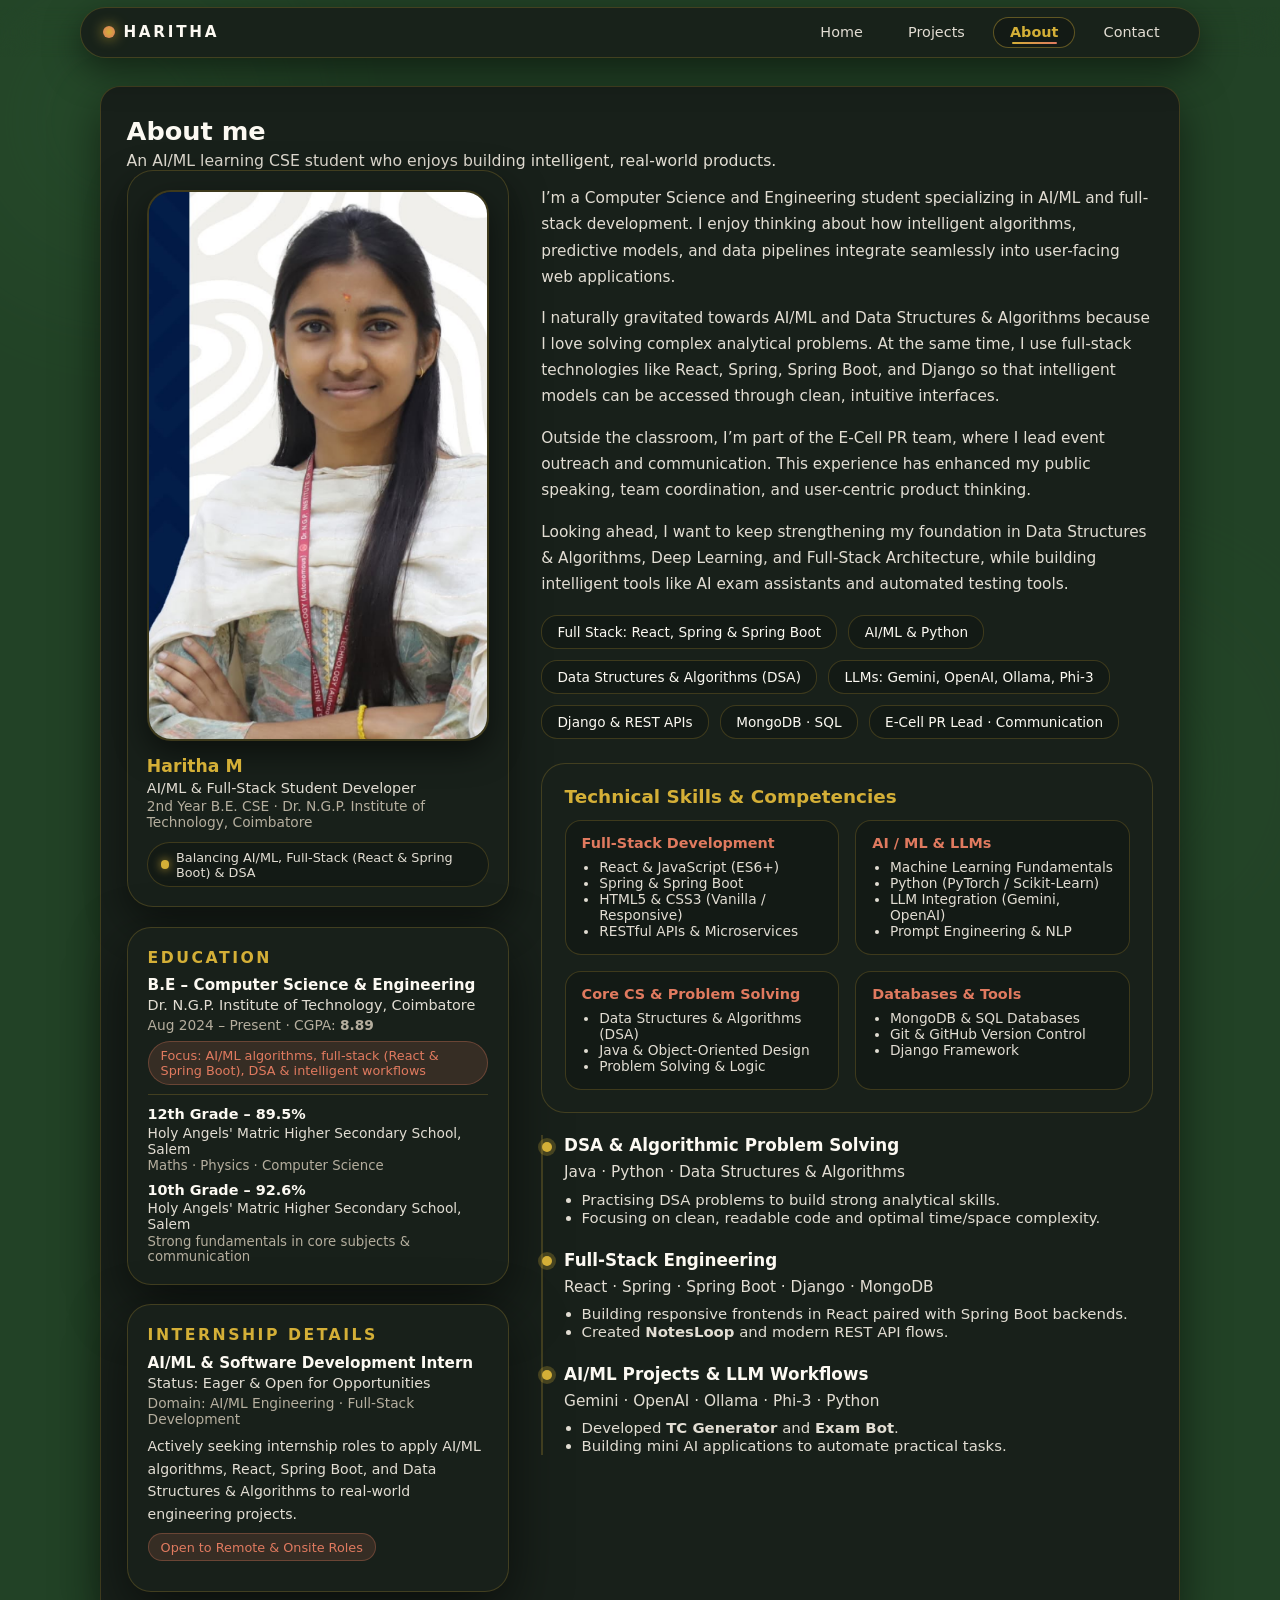
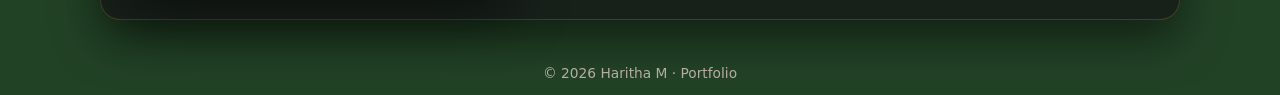
==== commit 600caff6: "Background changed" ====
--- a/about.html
+++ b/about.html
@@ -238,7 +238,7 @@
   </main>
 
   <footer class="footer">
-    <p>© 2025 Haritha M · Portfolio</p>
+    <p>© 2026 Haritha M · Portfolio</p>
   </footer>
 
   <script src="script.js" defer></script>
--- a/styles.css
+++ b/styles.css
@@ -43,6 +43,8 @@
   background: var(--bg-page);
   color: var(--text-main);
   -webkit-font-smoothing: antialiased;
+  position: relative;
+  overflow-x: hidden;
 }
 
 /* Fade-in */
@@ -55,6 +57,118 @@
 body.loaded {
   opacity: 1;
   transform: translateY(0);
+}
+
+/* Floating Nature Background */
+
+#nature-bg {
+  position: fixed;
+  top: 0;
+  left: 0;
+  width: 100vw;
+  height: 100vh;
+  pointer-events: none;
+  z-index: 0;
+  overflow: hidden;
+}
+
+/* Ensure sections render above floating background */
+.navbar, main, .footer {
+  position: relative;
+  z-index: 10;
+}
+
+/* Ambient Glowing Forest Orbs */
+
+.bg-glow-orb {
+  position: absolute;
+  border-radius: 50%;
+  filter: blur(90px);
+  opacity: 0.28;
+  pointer-events: none;
+  animation: orbPulse 16s ease-in-out infinite alternate;
+}
+
+.bg-glow-orb-1 {
+  width: 480px;
+  height: 480px;
+  top: -120px;
+  left: -120px;
+  background: radial-gradient(circle, #386e3e 0%, rgba(34, 66, 38, 0) 70%);
+}
+
+.bg-glow-orb-2 {
+  width: 580px;
+  height: 580px;
+  bottom: -160px;
+  right: -120px;
+  background: radial-gradient(circle, #2d5632 0%, rgba(34, 66, 38, 0) 70%);
+  animation-delay: -6s;
+}
+
+.bg-glow-orb-3 {
+  width: 380px;
+  height: 380px;
+  top: 35%;
+  left: 55%;
+  background: radial-gradient(circle, rgba(212, 175, 55, 0.22) 0%, rgba(34, 66, 38, 0) 70%);
+  animation-delay: -10s;
+}
+
+@keyframes orbPulse {
+  0% {
+    transform: scale(0.88) translateY(0);
+    opacity: 0.2;
+  }
+  50% {
+    transform: scale(1.18) translateY(-30px);
+    opacity: 0.35;
+  }
+  100% {
+    transform: scale(0.95) translateY(20px);
+    opacity: 0.22;
+  }
+}
+
+/* Floating Leaves & Spores */
+
+.floating-particle {
+  position: absolute;
+  bottom: -50px;
+  pointer-events: none;
+  user-select: none;
+  opacity: 0;
+  filter: drop-shadow(0 0 6px rgba(212, 175, 55, 0.3));
+  animation: floatUp 18s linear infinite;
+  will-change: transform, opacity;
+}
+
+@keyframes floatUp {
+  0% {
+    transform: translateY(0) rotate(0deg) scale(0.8);
+    opacity: 0;
+  }
+  12% {
+    opacity: 0.55;
+  }
+  50% {
+    transform: translateY(-50vh) rotate(180deg) translateX(30px) scale(1.1);
+    opacity: 0.7;
+  }
+  88% {
+    opacity: 0.35;
+  }
+  100% {
+    transform: translateY(-110vh) rotate(360deg) translateX(-25px) scale(0.85);
+    opacity: 0;
+  }
+}
+
+@media (prefers-reduced-motion: reduce) {
+  .floating-particle,
+  .bg-glow-orb {
+    animation: none !important;
+  }
 }
 
 /* Navbar */
